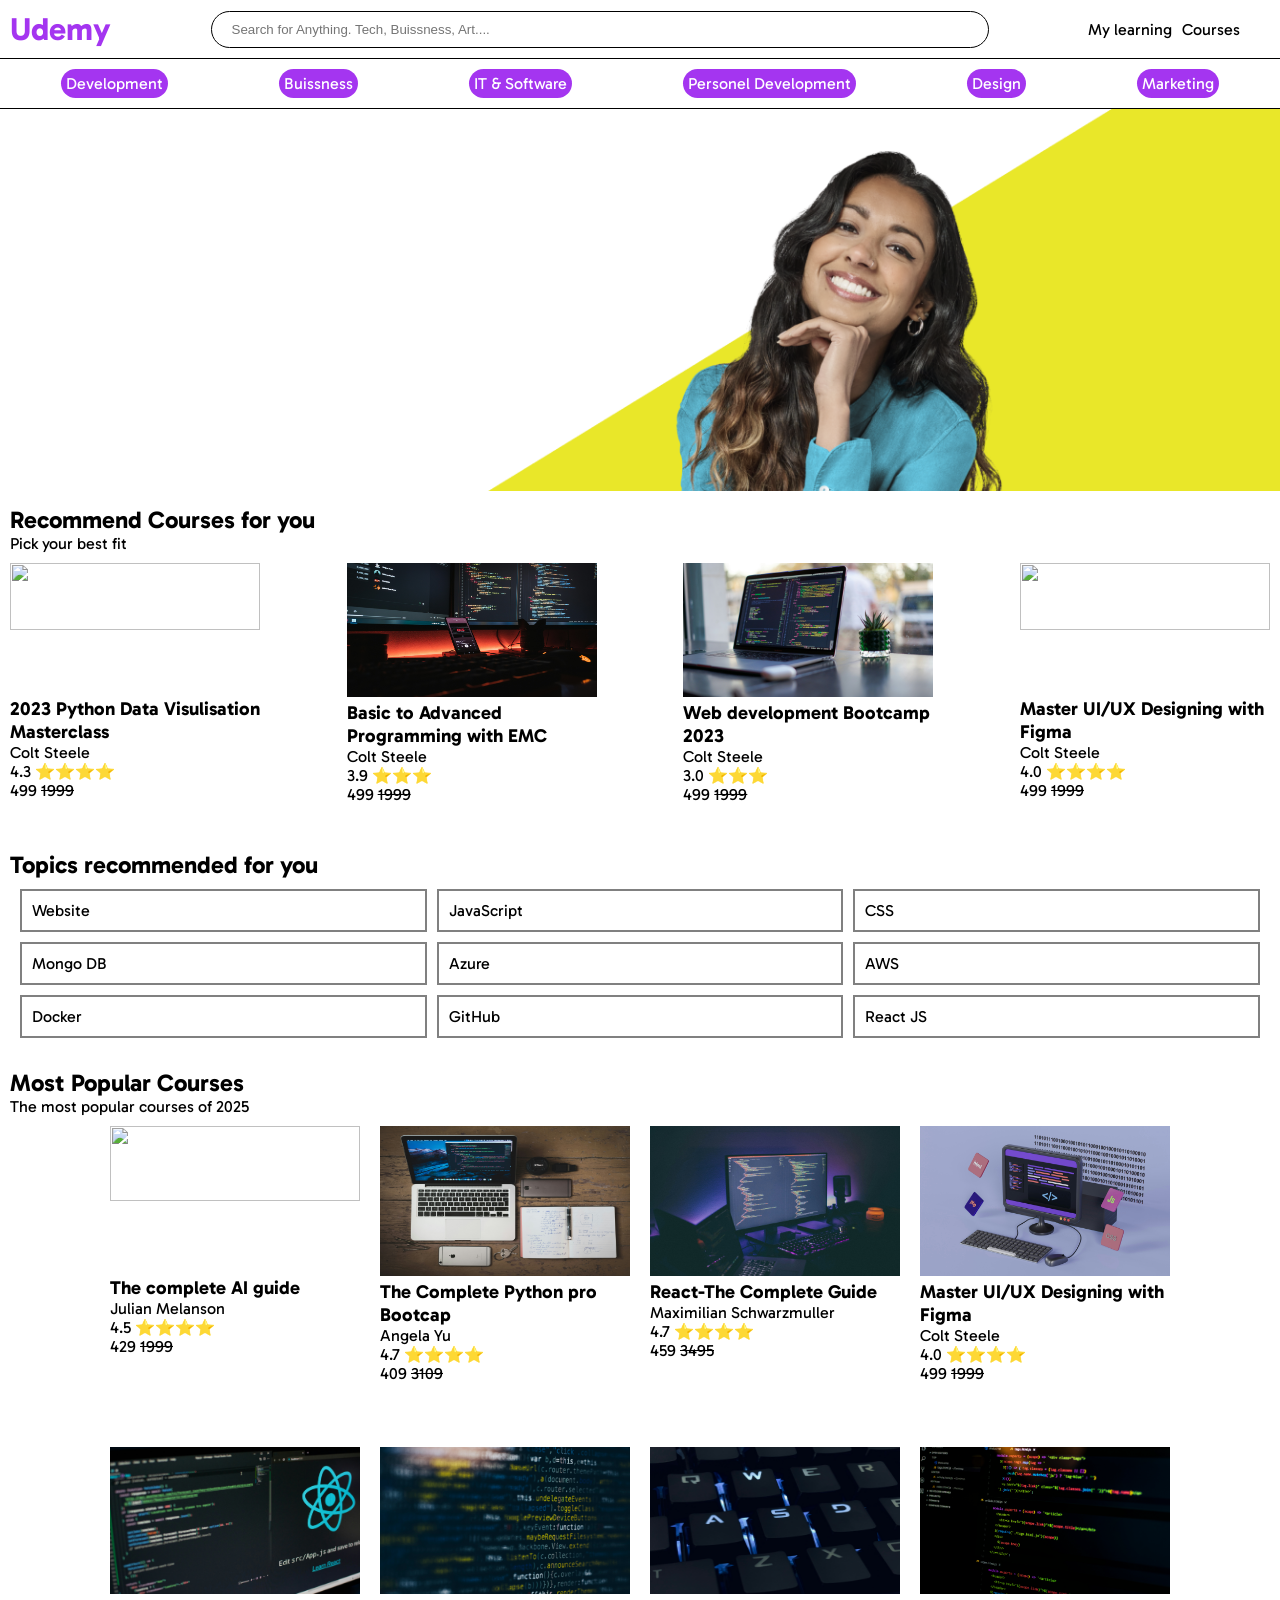
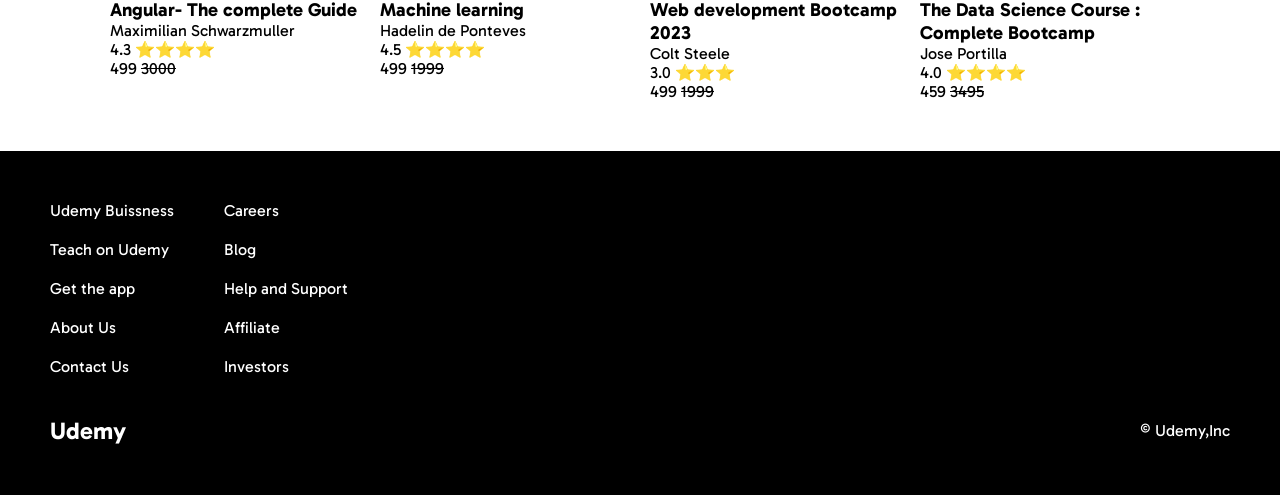
==== index.html @ c7857986 "Updated all files" ====
<!DOCTYPE html>
<html lang="en">

<head>
    <meta charset="UTF-8">
    <meta name="viewport" content="width=device-width, initial-scale=1.0">
    <!-- Font Link -->
    <link rel="preconnect" href="https://fonts.googleapis.com">
    <link rel="preconnect" href="https://fonts.gstatic.com" crossorigin>
    <link href="https://fonts.googleapis.com/css2?family=Gabarito:wght@400..900&display=swap" rel="stylesheet">
    <!-- Css link -->
    <link rel="stylesheet" href="style.css">
    <!-- Font Awesome Link -->
    <link rel="stylesheet" href="https://cdnjs.cloudflare.com/ajax/libs/font-awesome/7.0.1/css/all.min.css"
        integrity="sha512-2SwdPD6INVrV/lHTZbO2nodKhrnDdJK9/kg2XD1r9uGqPo1cUbujc+IYdlYdEErWNu69gVcYgdxlmVmzTWnetw=="
        crossorigin="anonymous" referrerpolicy="no-referrer" />
    <title>Udemy</title>
</head>

<body>
    <div class="navbar">
        <div class="navbar__s1">
            <h1 class="navbar__s1__title">Udemy</h1>
        </div>
        <div class="navbar__s2">
            <i class="fa-solid fa-magnifying-glass" style="color: rgb(0, 0, 0);"></i>
            <input type="text" placeholder="Search for Anything. Tech, Buissness, Art....">
        </div>
        <div class="navbar__s3">
            <p>My learning</p>
            <p>Courses</p>
            <i class="fa-solid fa-cart-shopping" style="color: rgb(0, 0, 0);"></i>
            <i class="fa-solid fa-bell" style="color: rgb(0, 0, 0);"></i>
            <i class="fa-solid fa-user" style="color: rgb(0, 0, 0);"></i>

        </div>
    </div>

    <div class="categories">
        <p>Development</p>
        <p>Buissness</p>
        <p>IT & Software</p>
        <p>Personel Development</p>
        <p>Design</p>
        <p>Marketing</p>
    </div>

    <div class="sale-image">
        <img src="./images/sale-image.png" alt="sale-image">
    </div>

    <div class="recommended">
        <h2 class="recommended__title">Recommend Courses for you</h2>
        <p>Pick your best fit</p>
        <div class="recommended__container">
            <div class="course-card">
                <img src="./images/c1.jpg" alt="">
                <h3>2023 Python Data Visulisation Masterclass</h3>
                <p>Colt Steele</p>
                <p>4.3 ⭐⭐⭐⭐</p>
                <p>499 <del>1999</del></p>
            </div>

            <div class="course-card">
                <img src="./images/c2.jpg" alt="">
                <h3>Basic to Advanced Programming with EMC</h3>
                <p>Colt Steele</p>
                <p>3.9 ⭐⭐⭐</p>
                <p>499 <del>1999</del></p>
            </div>

            <div class="course-card">
                <img src="./images/c3.jpg" alt="">
                <h3>Web development Bootcamp 2023</h3>
                <p>Colt Steele</p>
                <p>3.0 ⭐⭐⭐</p>
                <p>499 <del>1999</del></p>
            </div>

            <div class="course-card">
                <img src="./images/c4.jpg" alt="">
                <h3>Master UI/UX  Designing with Figma</h3>
                <p>Colt Steele</p>
                <p>4.0 ⭐⭐⭐⭐</p>
                <p>499 <del>1999</del></p>
            </div>

            
            </div>
        </div>
    </div>

    <div class="topic">
        <h2 class="topic__title">Topics recommended for you</h2>
        <div class="topic__container">
            <p>Website</p>
            <p>JavaScript</p>
            <p>CSS</p>
            <p>Mongo DB</p>
            <p>Azure</p>
            <p>AWS</p>
            <p>Docker</p>
            <p>GitHub</p>
            <p>React JS</p>
        </div>

    </div>

    <div class="popular">
        <h2>Most Popular Courses </h2>
        <p>The most popular courses of 2025</p>
        <div class="popular__container">
            <div class="course-card">
                <img src="./images/c5.jpg" alt="">
                <h3>The complete AI guide</h3>
                <p>Julian Melanson</p>
                <p>4.5 ⭐⭐⭐⭐</p>
                <p>429 <del>1999</del></p>
            </div>

            <div class="course-card">
                <img src="./images/c6.jpg" alt="">
                <h3>The Complete Python pro Bootcap</h3>
                <p>Angela Yu</p>
                <p>4.7 ⭐⭐⭐⭐</p>
                <p>409 <del>3109</del></p>
            </div>

            <div class="course-card">
                <img src="./images/c7.jpg" alt="">
                <h3>React-The Complete Guide</h3>
                <p>Maximilian Schwarzmuller</p>
                <p>4.7 ⭐⭐⭐⭐</p>
                <p>459 <del>3495</del></p>
            </div>

            <div class="course-card">
                <img src="./images/c8.jpg" alt="">
                <h3>Master UI/UX  Designing with Figma</h3>
                <p>Colt Steele</p>
                <p>4.0 ⭐⭐⭐⭐</p>
                <p>499 <del>1999</del></p>
            </div>

            <div class="course-card">
                <img src="./images/c9.jpg" alt="">
                <h3>Angular- The complete Guide</h3>
                <p>Maximilian Schwarzmuller</p>
                <p>4.3 ⭐⭐⭐⭐</p>
                <p>499 <del>3000</del></p>
            </div>

            <div class="course-card">
                <img src="./images/c10.jpg" alt="">
                <h3>Machine learning</h3>
                <p>Hadelin de Ponteves</p>
                <p>4.5 ⭐⭐⭐⭐</p>
                <p>499 <del>1999</del></p>
            </div>

            <div class="course-card">
                <img src="./images/c11.jpg" alt="">
                <h3>Web development Bootcamp 2023</h3>
                <p>Colt Steele</p>
                <p>3.0 ⭐⭐⭐</p>
                <p>499 <del>1999</del></p>
            </div>

            <div class="course-card">
                <img src="./images/c12.jpg" alt="">
                <h3>The Data Science Course : Complete Bootcamp</h3>
                <p>Jose Portilla</p>
                <p>4.0 ⭐⭐⭐⭐</p>
                <p>459 <del>3495</del></p>
            </div>
        </div>
    </div>

    <div class="footer">
        <div class="footer__one">
            <div class="footer__one__s1">
                <p>Udemy Buissness</p>
                <p>Teach on Udemy</p>
                <p>Get the app</p>
                <p>About Us</p>
                <p>Contact Us</p>
            </div>
            <div class="footer__one__s2">
                <p>Careers</p>
                <p>Blog</p>
                <p>Help and Support</p>
                <p>Affiliate</p>
                <p>Investors</p>
            </div>
        </div>

        <div class="footer__two">
            <h2>Udemy</h2>
            <p>&copy; Udemy,Inc </p>
        </div>
    </div>

</body>

</html>
---- style.css ----
* {
    margin: 0;
    padding: 0;
}

body {
    font-family: "Gabarito", sans-serif;
}

.navbar{
    padding: 10px;
    display: flex;
    gap: 10px;
    justify-content: space-between;
    border-bottom: solid black 1px;
    align-items: center;
}

.navbar__s1__title{
    color:#A435F0 ;
}

.navbar__s2{
    padding: 10px;
    width:60% ;
    border: solid black 1px;
    border-radius: 30px;
    display: flex;
    gap: 10px;
    align-items: center;
}

.navbar__s2 input{
    border: none;
    width: 100%;
}

.navbar__s2 input:focus{
    outline:none;
}

.navbar__s3{
    display: flex;
    gap: 10px;
    align-items: center;
}

.categories{
    display: flex;
    justify-content: space-around;
    padding: 10px;
    gap: 10px;
    align-items: center;
    border-bottom: solid black 1px;
    
}

.categories p{
    background-color: #A435F0;
    color: white;
    padding: 5px;
    border-radius: 30px;
    
}

.sale-image img{
    width: 100%;
}

.recommended{
    padding: 10px;
}
.recommended__container{
    display: flex;
    flex-wrap: wrap;
    justify-content: space-between;
    margin-top: 10px;
}
.course-card{
    
    width: 250px;
}

.course-card img{
    height: 50%;
    width: 100%;
}

.topic{
    padding: 10px;
}

.topic__container{
    display: flex;
    flex-wrap: wrap;
    gap: 10px;
    margin: 10px;
}

.topic__container p{
    border: solid grey 2px;
    flex-grow: 1;
    padding: 10px;
    flex-basis: 25%;

}

.popular{
    padding: 10px;
}

.popular__container{
    margin-top: 10px;
    display: flex;
    gap:20px;
    flex-wrap: wrap;
    justify-content: center;
}

.footer{
    background-color: black;
    color: white;
    padding: 30px;
    
}


.footer__one{
    display: flex;
    gap: 10px;

}

.footer__one p{
    margin: 20px;
}

.footer__two{
    margin: 20px;
    align-items: center;
    display: flex;
    justify-content: space-between;
}
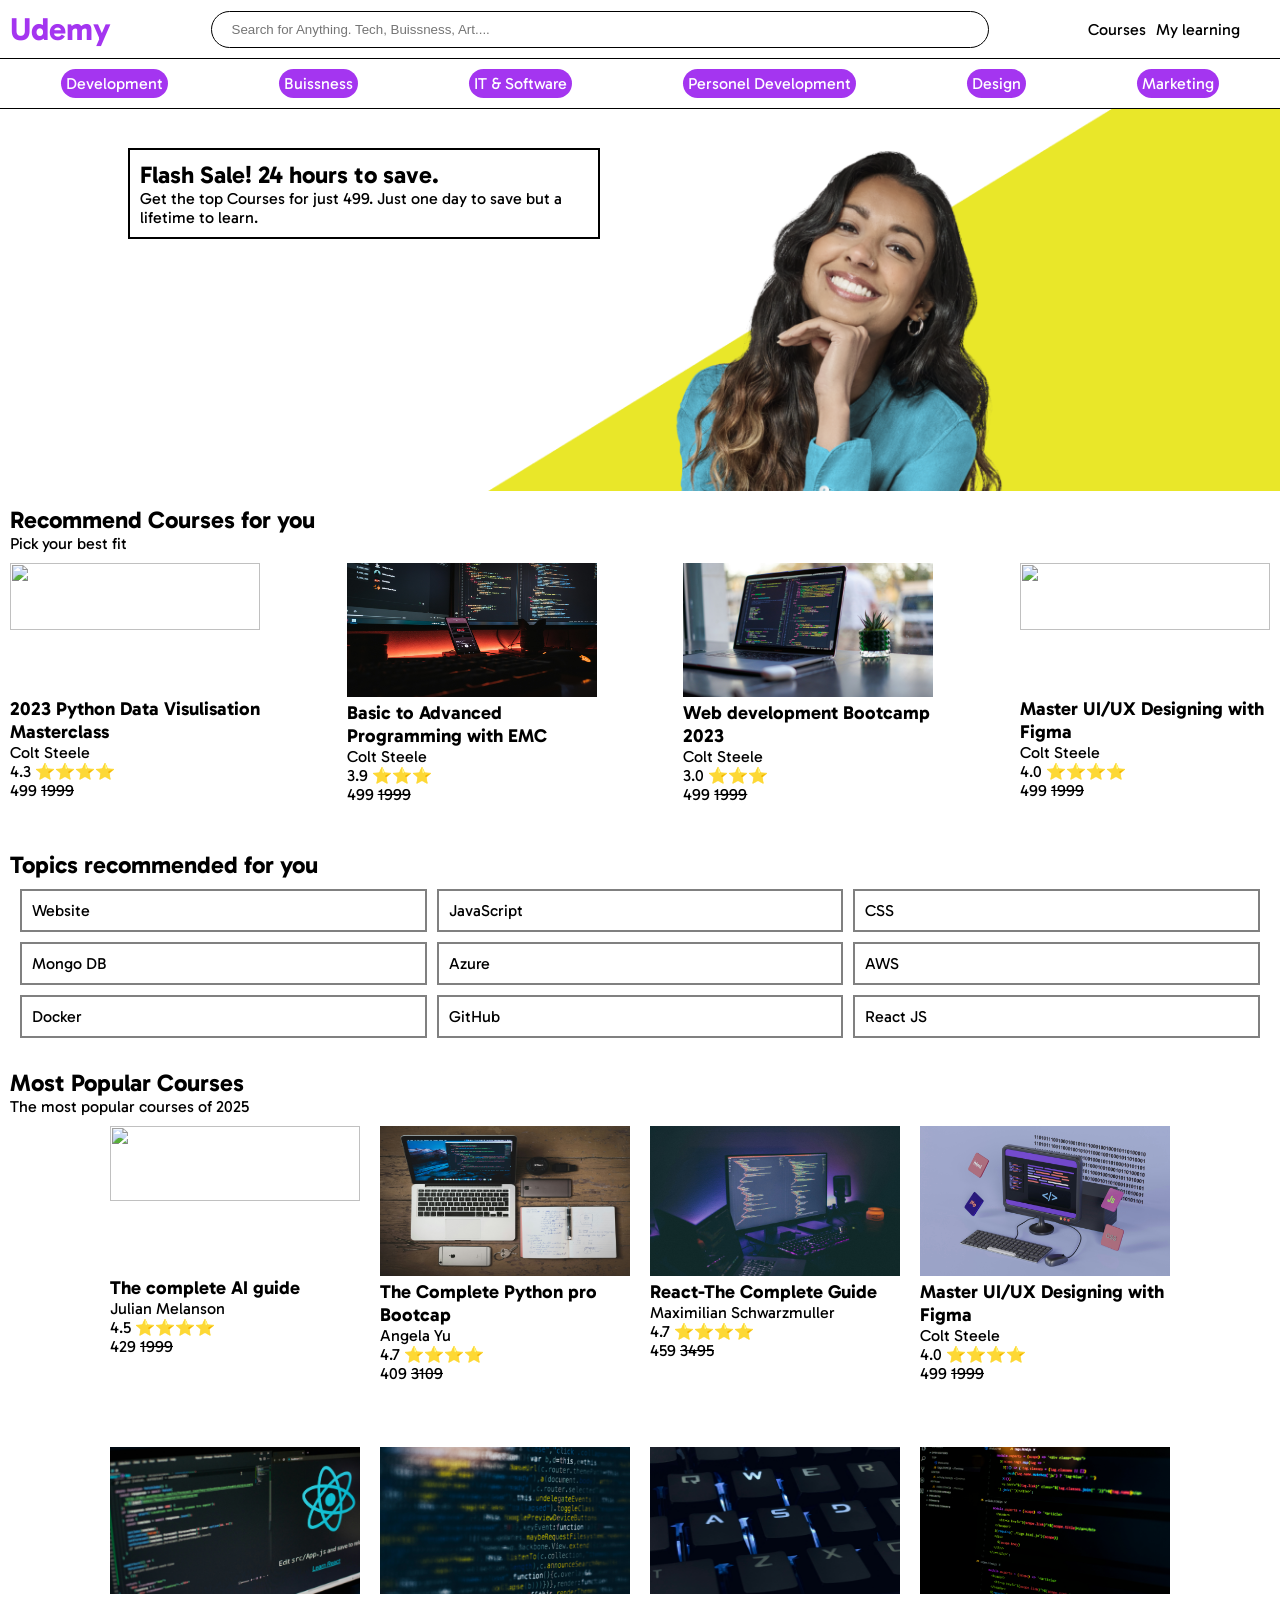
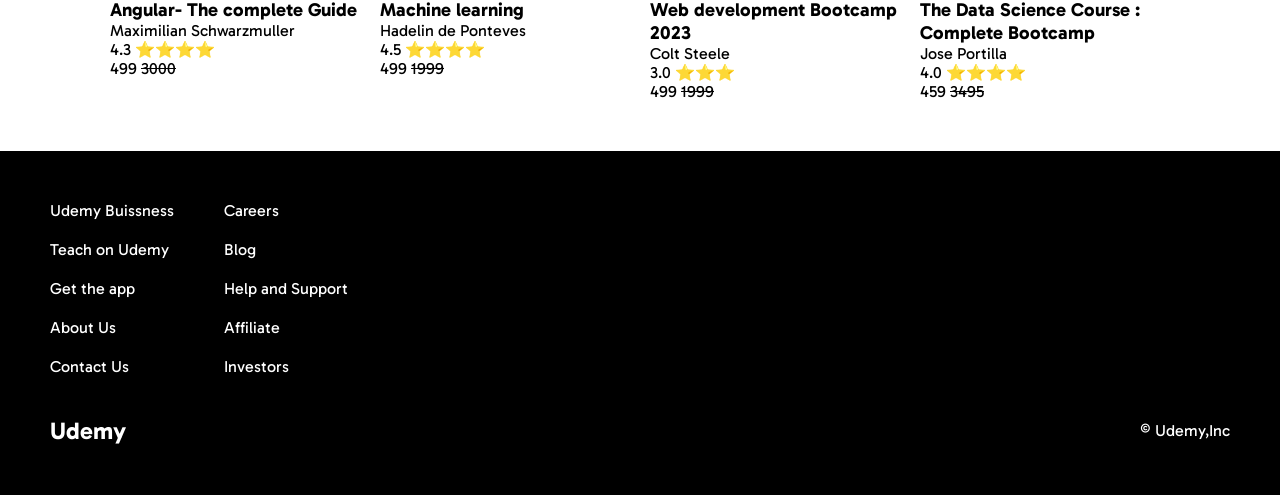
==== commit 44828882: "Updated version 1.01" ====
--- a/index.html
+++ b/index.html
@@ -27,8 +27,16 @@
             <input type="text" placeholder="Search for Anything. Tech, Buissness, Art....">
         </div>
         <div class="navbar__s3">
-            <p>My learning</p>
             <p>Courses</p>
+            <!-- <p>My learning</p> -->
+            <div class="mylearning">
+                My learning
+                <div class="mylearning__popup">
+                    You did not purchase Anything yet.
+                </div>
+            </div> 
+
+            
             <i class="fa-solid fa-cart-shopping" style="color: rgb(0, 0, 0);"></i>
             <i class="fa-solid fa-bell" style="color: rgb(0, 0, 0);"></i>
             <i class="fa-solid fa-user" style="color: rgb(0, 0, 0);"></i>
@@ -47,6 +55,11 @@
 
     <div class="sale-image">
         <img src="./images/sale-image.png" alt="sale-image">
+        <div class="sale-image__offer">
+            <h2>Flash Sale! 24 hours to save.</h2>
+            <p>Get the top Courses for just 499. Just one day to save but a lifetime to learn.</p>
+        </div>
+
     </div>
 
     <div class="recommended">
@@ -79,15 +92,15 @@
 
             <div class="course-card">
                 <img src="./images/c4.jpg" alt="">
-                <h3>Master UI/UX  Designing with Figma</h3>
+                <h3>Master UI/UX Designing with Figma</h3>
                 <p>Colt Steele</p>
                 <p>4.0 ⭐⭐⭐⭐</p>
                 <p>499 <del>1999</del></p>
             </div>
 
-            
-            </div>
-        </div>
+
+        </div>
+    </div>
     </div>
 
     <div class="topic">
@@ -136,7 +149,7 @@
 
             <div class="course-card">
                 <img src="./images/c8.jpg" alt="">
-                <h3>Master UI/UX  Designing with Figma</h3>
+                <h3>Master UI/UX Designing with Figma</h3>
                 <p>Colt Steele</p>
                 <p>4.0 ⭐⭐⭐⭐</p>
                 <p>499 <del>1999</del></p>
--- a/style.css
+++ b/style.css
@@ -14,6 +14,10 @@
     justify-content: space-between;
     border-bottom: solid black 1px;
     align-items: center;
+    background-color: white;
+    position: sticky;
+    top: 0;
+    z-index: 1;
 }
 
 .navbar__s1__title{
@@ -28,11 +32,15 @@
     display: flex;
     gap: 10px;
     align-items: center;
+    
+    
+    
 }
 
 .navbar__s2 input{
     border: none;
     width: 100%;
+    background-color: transparent;
 }
 
 .navbar__s2 input:focus{
@@ -45,6 +53,26 @@
     align-items: center;
 }
 
+.mylearning{
+    position: relative;
+    cursor: pointer;
+}
+
+.mylearning__popup{
+    border: solid black 1px;
+    position: absolute;
+    background-color: white;
+    width: 100px;
+    top: 150%;
+    right: 0;
+    padding: 15px;
+    display: none;
+}
+
+.mylearning:hover .mylearning__popup{
+    display: block;
+}
+
 .categories{
     display: flex;
     justify-content: space-around;
@@ -52,6 +80,7 @@
     gap: 10px;
     align-items: center;
     border-bottom: solid black 1px;
+    
     
 }
 
@@ -61,12 +90,26 @@
     padding: 5px;
     border-radius: 30px;
     
+    text-align: center;
+    
+}
+.sale-image{
+    position: relative;
 }
 
 .sale-image img{
     width: 100%;
+    
 }
+.sale-image__offer{
+    border: black solid 2px;
+    width: 35%;
+    padding: 10px;
+    position: absolute;
+    top: 10%;
+    left: 10%;
 
+}
 .recommended{
     padding: 10px;
 }
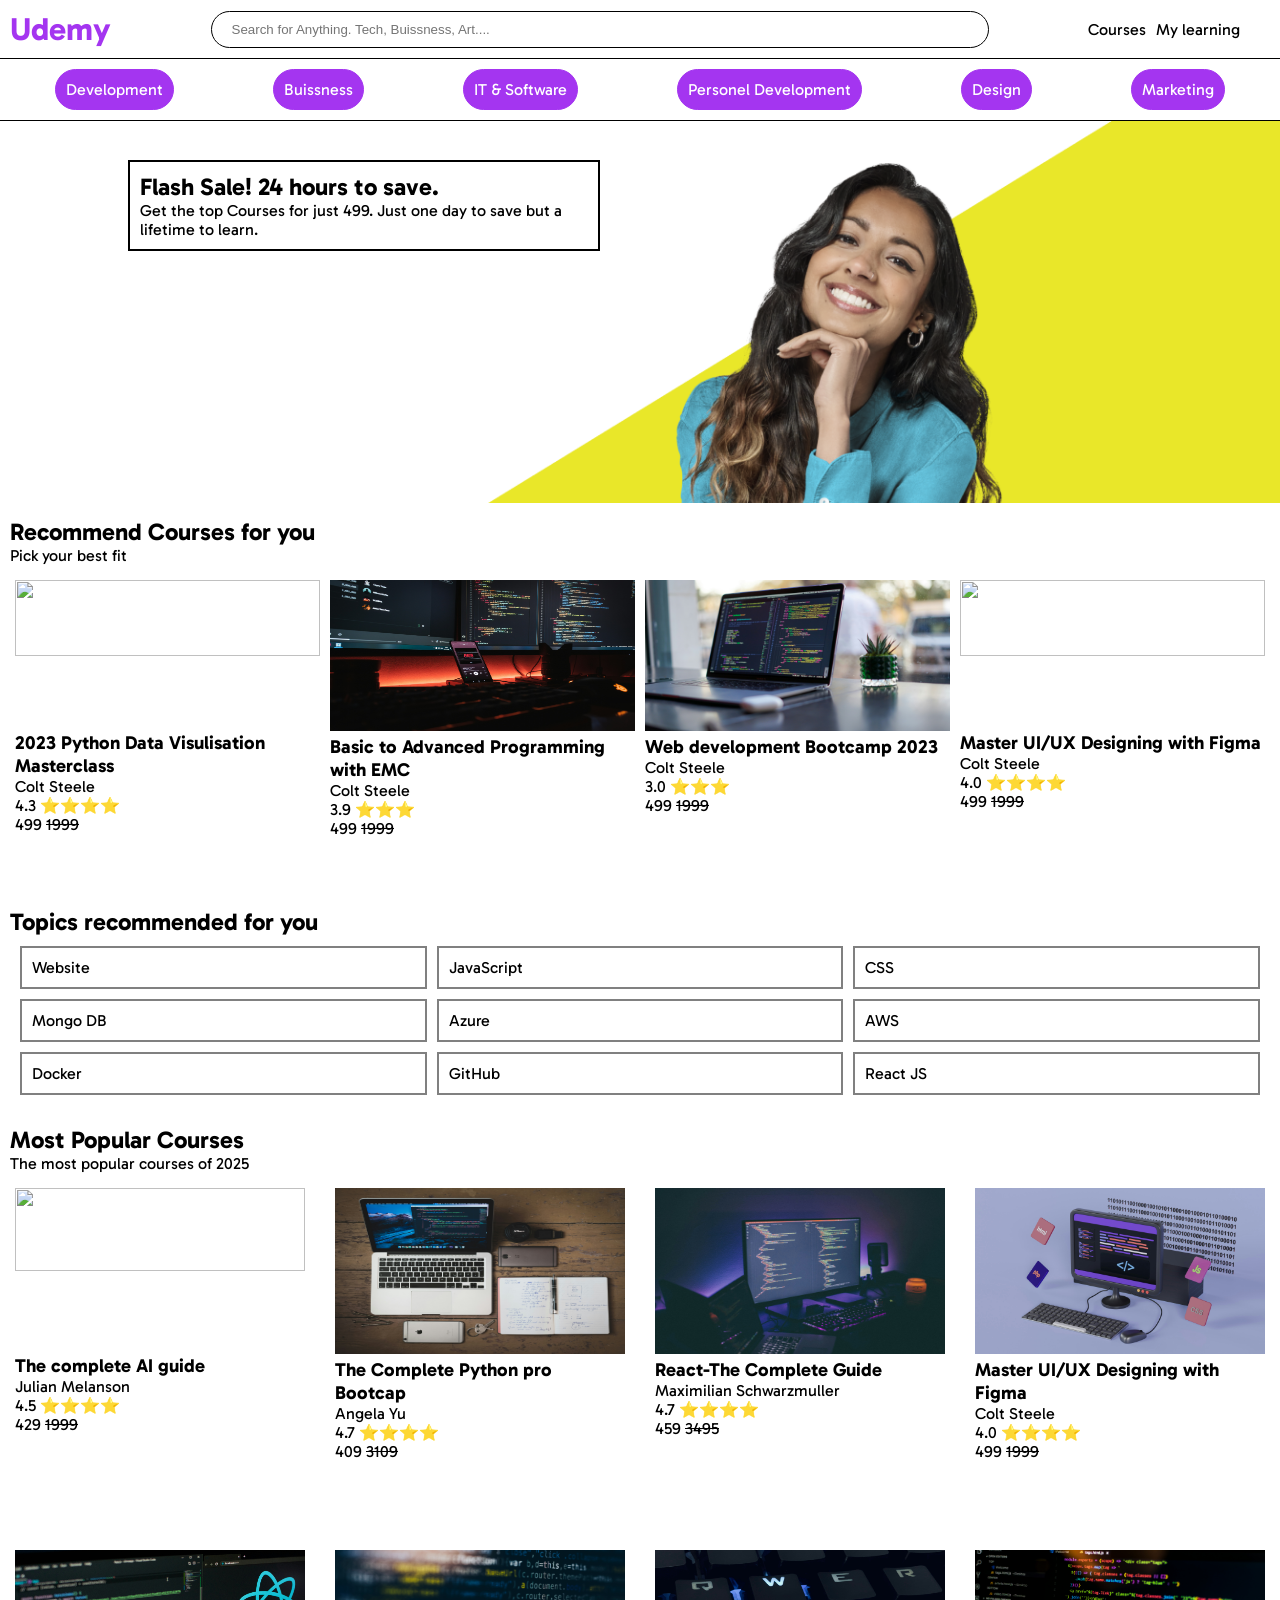
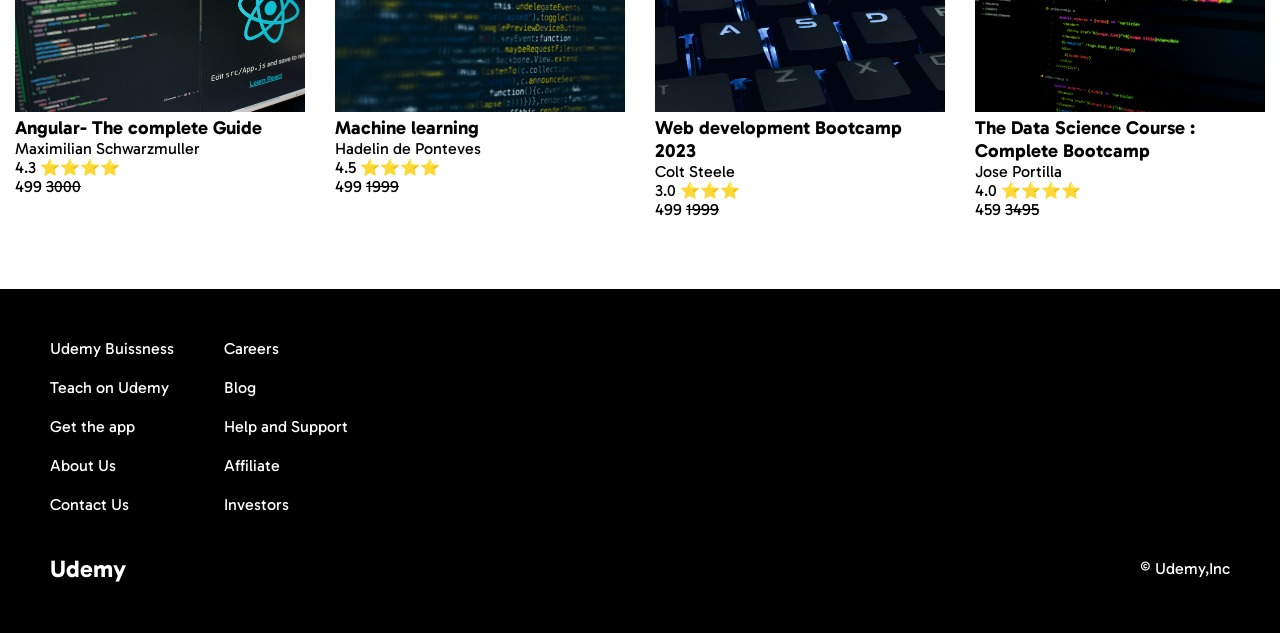
==== commit bdf1f47b: "Updated media queries" ====
--- a/index.html
+++ b/index.html
@@ -42,6 +42,10 @@
             <i class="fa-solid fa-user" style="color: rgb(0, 0, 0);"></i>
 
         </div>
+
+        <div class="navbar__s4">
+            <i class="fa-solid fa-bars" style="color: rgb(0, 0, 0);"></i>
+        </div>
     </div>
 
     <div class="categories">
--- a/style.css
+++ b/style.css
@@ -51,6 +51,10 @@
     display: flex;
     gap: 10px;
     align-items: center;
+}
+
+.navbar__s4{
+    display: none;
 }
 
 .mylearning{
@@ -87,11 +91,18 @@
 .categories p{
     background-color: #A435F0;
     color: white;
-    padding: 5px;
+    padding: 10px;
     border-radius: 30px;
-    
+    border: #A435F0 solid 1px;
     text-align: center;
     
+}
+
+.categories p:hover{
+    transition: 1s;
+    background-color: transparent;
+    color: black;
+    border: #A435F0 solid 1px;
 }
 .sale-image{
     position: relative;
@@ -108,7 +119,23 @@
     position: absolute;
     top: 10%;
     left: 10%;
-
+    animation-name: zoom;
+    animation-duration: 2s;
+    opacity: 0;
+    animation-fill-mode: forwards;
+
+
+}
+
+@keyframes zoom {
+    0%{
+        opacity: 0;
+        transform: scale(0);
+    }
+    100%{
+        opacity: 1;
+        transform: scale(1);
+    }
 }
 .recommended{
     padding: 10px;
@@ -120,8 +147,9 @@
     margin-top: 10px;
 }
 .course-card{
-    
-    width: 250px;
+   flex-grow: 1;
+   flex-basis: 20%;
+   margin: 5px;
 }
 
 .course-card img{
@@ -184,3 +212,28 @@
     display: flex;
     justify-content: space-between;
 }
+
+/* Media Queries */
+
+@media screen and (max-width:800px) {
+    body{
+        font-size: 10px;
+    }    
+}
+
+@media screen and (max-width:600px) {
+    .course-card{
+        flex-basis: 40%;
+    }
+    
+    .categories{
+        display: none;
+    }
+
+    .navbar__s2 , .navbar__s3{
+        display: none;
+    }
+    .navbar__s4{
+        display: block;
+    }
+}
